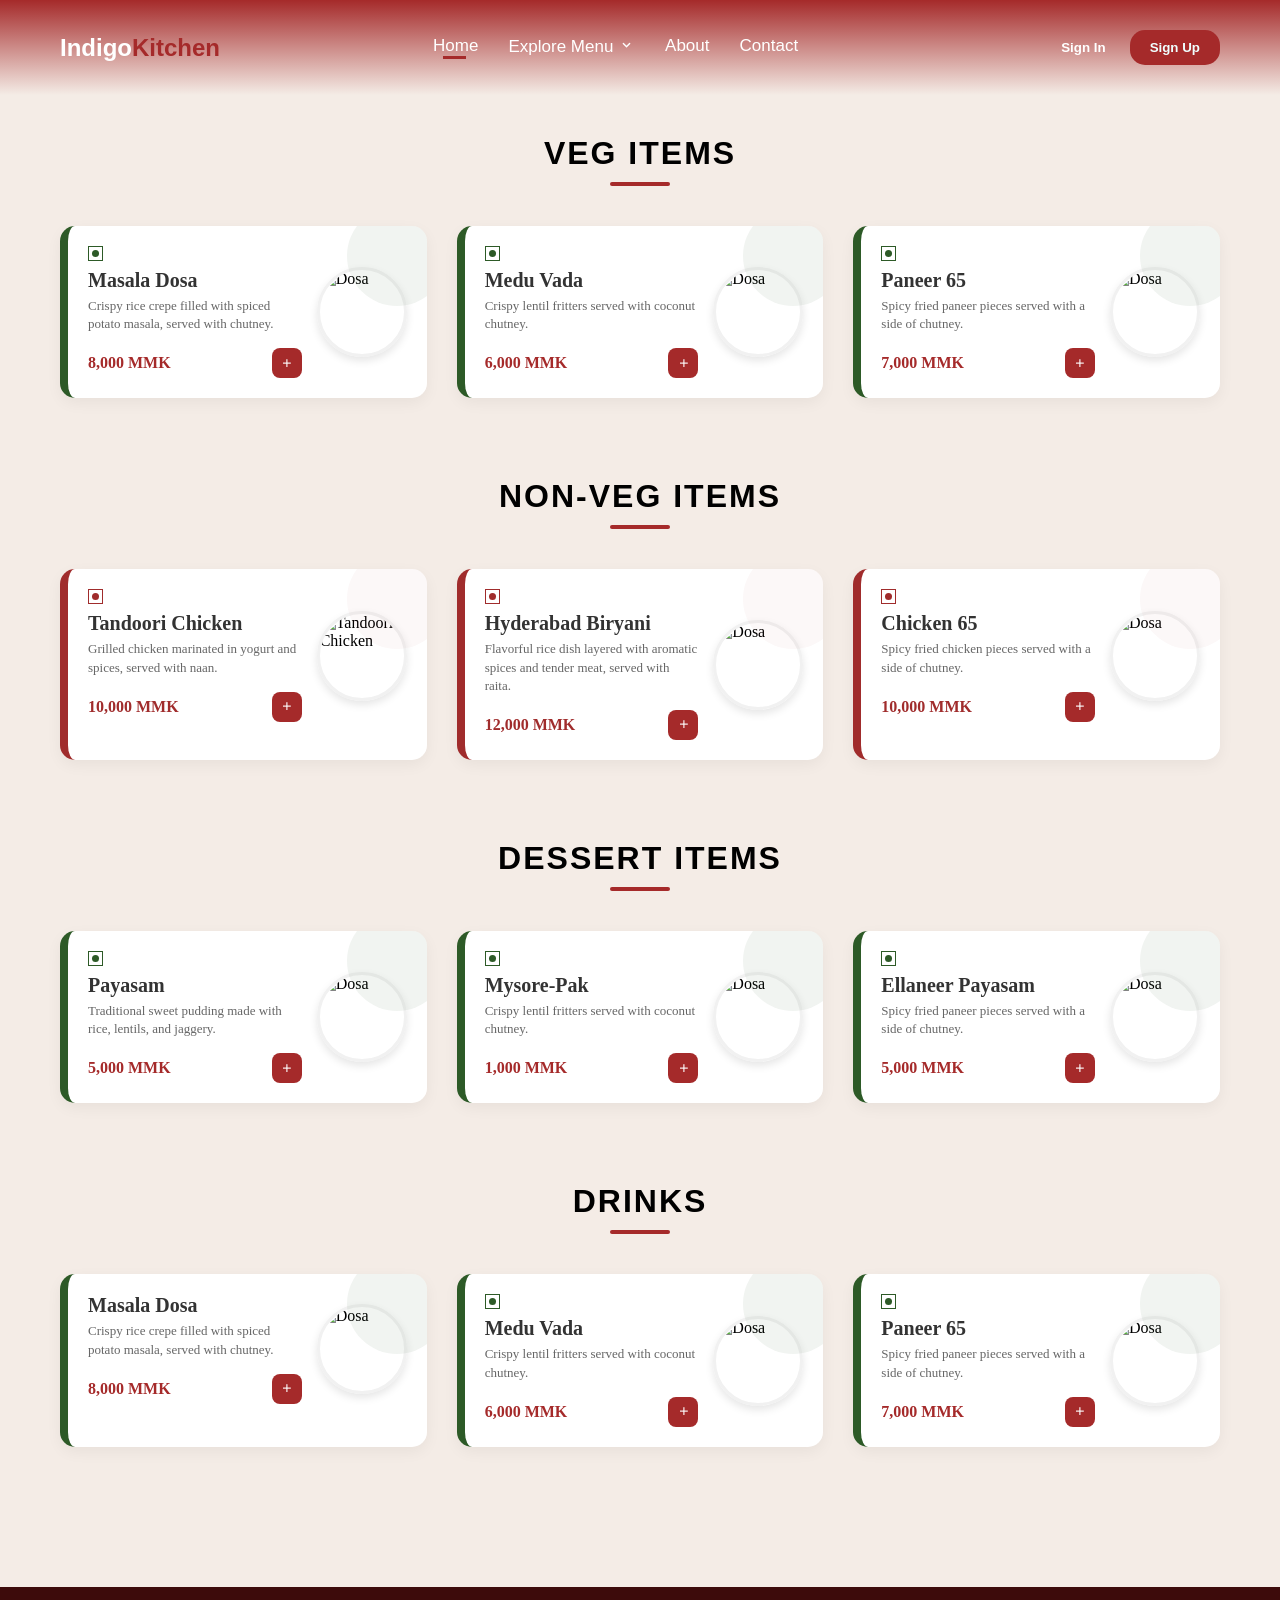
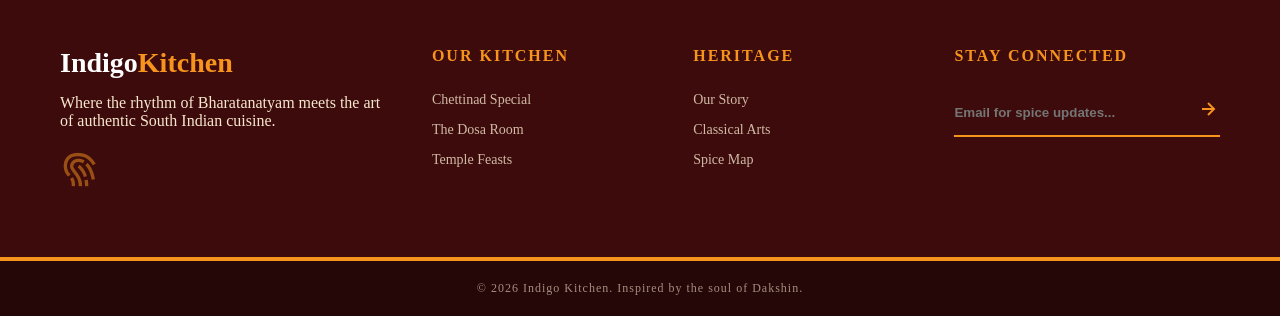
==== menu.html @ 72735527 "Add files via upload" ====
<!DOCTYPE html>
<html lang='en'>

<head>
    <meta charset='utf-8'>
    <meta name='viewport' content='width=device-width, initial-scale=1'>
    <title>Indigo Kitchen | Your Taste, Our Passion</title>
    <link rel='stylesheet' href='style.css'>
    <link rel="stylesheet" href="https://unpkg.com/boxicons@latest/css/boxicons.min.css">
</head>

<body>
    <div class="bg-mandala-left"><img src="img/kolam.png" alt=""></div>
    <div class="bg-mandala-right"><img src="img/kolam.png" alt=""></div>
    <section class="menu">
        <div class="nav">
            <div class="logo">
                <h2>Indigo<b>Kitchen</b></h2>
            </div>
            <ul id="nav-menu">
                <li><a class="active" href='index.html'>Home</a></li>
                <li class="dropdown">
                    <a href="javascript:void(0)" class="dropbtn">Explore Menu <i class='bx bx-chevron-down'></i></a>
                    <div class="dropdown-content mega-menu">
                        <div class="dropdown-grid">
                            <a href="menu.html#veg" class="menu-card">
                                <div class="icon-wrap veg-bg"><i class='bx bx-leaf'></i></div>
                                <div class="text-wrap">
                                    <span class="label">Pure Veg</span>
                                    <p>Traditional Dakshin Greens</p>
                                </div>
                            </a>
                            <a href="menu.html#nonveg" class="menu-card">
                                <div class="icon-wrap nonveg-bg"><i class='bx bx-dish'></i></div>
                                <div class="text-wrap">
                                    <span class="label">Non-Veg</span>
                                    <p>Fiery Chettinad Specials</p>
                                </div>
                            </a>
                            <a href="menu.html#desserts" class="menu-card">
                                <div class="icon-wrap dessert-bg"><i class='bx bxs-cake'></i></div>
                                <div class="text-wrap">
                                    <span class="label">Sweets</span>
                                    <p>Heritage Milk & Jaggery</p>
                                </div>
                            </a>
                            <a href="menu.html#drinks" class="menu-card">
                                <div class="icon-wrap drinks-bg"><i class='bx bxs-drink'></i></div>
                                <div class="text-wrap">
                                    <span class="label">Drinks</span>
                                    <p>Cold Beverages</p>
                                </div>
                            </a>
                        </div>
                    </div>
                </li>
                <li><a href='index.html#about'>About</a></li>
                <li><a href='index.html#contact'>Contact</a></li>
            </ul>
            <div class="nav-buttons">
                <input class="signin" type="submit" value="Sign In" onclick="window.location.href='signin.html';" />
                <input class="signup" type="submit" value="Sign Up" onclick="window.location.href='signup.html';" />
            </div>
            <!-- Mobile Menu Toggle Icon -->
            <i class='bx bx-menu' id="menu-icon"></i>
        </div>
    </section>
    <section class="category" id="veg-items">
        <div class="list-items">
            <h3 class="section-title">Veg Items</h3>
            <div class="card-list">
                <!-- South Indian Theme Card -->
                <div class="south-card">
                    <div class="leaf-shape"></div>
                    <div class="card-inner">
                        <div class="food-info">
                            <div class="veg-mark">
                                <div class="circle"></div>
                            </div>
                            <h1>Masala Dosa</h1>
                            <p>Crispy rice crepe filled with spiced potato masala, served with chutney.</p>
                            <div class="price-section">
                                <span class="amt">8,000 MMK</span>
                                <button class="add-btn"><i class="bx bx-plus"></i></button>
                            </div>
                        </div>
                        <div class="food-img-circle">
                            <img src="img/masalaDosa.png" alt="Dosa">
                        </div>
                    </div>
                </div>
                <div class="south-card">
                    <div class="leaf-shape"></div>
                    <div class="card-inner">
                        <div class="food-info">
                            <div class="veg-mark">
                                <div class="circle"></div>
                            </div>
                            <h1>Medu Vada</h1>
                            <p>Crispy lentil fritters served with coconut chutney.</p>
                            <div class="price-section">
                                <span class="amt">6,000 MMK</span>
                                <button class="add-btn"><i class="bx bx-plus"></i></button>
                            </div>
                        </div>
                        <div class="food-img-circle">
                            <img src="img/meduVada.webp" alt="Dosa">
                        </div>
                    </div>
                </div>
                <div class="south-card">
                    <div class="leaf-shape"></div>
                    <div class="card-inner">
                        <div class="food-info">
                            <div class="veg-mark">
                                <div class="circle"></div>
                            </div>
                            <h1>Paneer 65</h1>
                            <p>Spicy fried paneer pieces served with a side of chutney.</p>
                            <div class="price-section">
                                <span class="amt">7,000 MMK</span>
                                <button class="add-btn"><i class="bx bx-plus"></i></button>
                            </div>
                        </div>
                        <div class="food-img-circle">
                            <img src="img/paneer65.png" alt="Dosa">
                        </div>
                    </div>
                </div>
            </div>
        </div>
    </section>
    <section class="category" id="nonveg">
        <div class="list-items">
            <h3 class="section-title">Non-Veg Items</h3>
            <div class="card-list">
                <div class="south-card non-veg-theme">
                    <div class="leaf-shape"></div>
                    <div class="card-inner">
                        <div class="food-info">
                            <div class="non-veg-mark">
                                <div class="circle"></div>
                            </div>
                            <h1>Tandoori Chicken</h1>
                            <p>Grilled chicken marinated in yogurt and spices, served with naan.</p>
                            <div class="price-section">
                                <span class="amt">10,000 MMK</span>
                                <button class="add-btn"><i class="bx bx-plus"></i></button>
                            </div>
                        </div>
                        <div class="food-img-circle">
                            <img src="img/tandooriChick.png" alt="Tandoori Chicken">
                        </div>
                    </div>
                </div>
                <div class="south-card non-veg-theme">
                    <div class="leaf-shape"></div>
                    <div class="card-inner">
                        <div class="food-info">
                            <div class="non-veg-mark">
                                <div class="circle"></div>
                            </div>
                            <h1>Hyderabad Biryani</h1>
                            <p>Flavorful rice dish layered with aromatic spices and tender meat, served with raita.</p>
                            <div class="price-section">
                                <span class="amt">12,000 MMK</span>
                                <button class="add-btn"><i class="bx bx-plus"></i></button>
                            </div>
                        </div>
                        <div class="food-img-circle">
                            <img src="img/hyderabadBiryani.png" alt="Dosa">
                        </div>
                    </div>
                </div>
                <div class="south-card non-veg-theme">
                    <div class="leaf-shape"></div>
                    <div class="card-inner">
                        <div class="food-info">
                            <div class="non-veg-mark">
                                <div class="circle"></div>
                            </div>
                            <h1>Chicken 65</h1>
                            <p>Spicy fried chicken pieces served with a side of chutney.</p>
                            <div class="price-section">
                                <span class="amt">10,000 MMK</span>
                                <button class="add-btn"><i class="bx bx-plus"></i></button>
                            </div>
                        </div>
                        <div class="food-img-circle">
                            <img src="img/chicken65.webp" alt="Dosa">
                        </div>
                    </div>
                </div>
            </div>
        </div>
    </section>
    <section class="category" id="desserts">
        <div class="list-items">
            <h3 class="section-title">Dessert Items</h3>
            <div class="card-list">
                <!-- South Indian Theme Card -->
                <div class="south-card">
                    <div class="leaf-shape"></div>
                    <div class="card-inner">
                        <div class="food-info">
                            <div class="veg-mark">
                                <div class="circle"></div>
                            </div>
                            <h1>Payasam</h1>
                            <p>Traditional sweet pudding made with rice, lentils, and jaggery.</p>
                            <div class="price-section">
                                <span class="amt">5,000 MMK</span>
                                <button class="add-btn"><i class="bx bx-plus"></i></button>
                            </div>
                        </div>
                        <div class="food-img-circle">
                            <img src="img/payasam.webp" alt="Dosa">
                        </div>
                    </div>
                </div>
                <div class="south-card">
                    <div class="leaf-shape"></div>
                    <div class="card-inner">
                        <div class="food-info">
                            <div class="veg-mark">
                                <div class="circle"></div>
                            </div>
                            <h1>Mysore-Pak</h1>
                            <p>Crispy lentil fritters served with coconut chutney.</p>
                            <div class="price-section">
                                <span class="amt">1,000 MMK</span>
                                <button class="add-btn"><i class="bx bx-plus"></i></button>
                            </div>
                        </div>
                        <div class="food-img-circle">
                            <img src="img/mysore.webp" alt="Dosa">
                        </div>
                    </div>
                </div>
                <div class="south-card">
                    <div class="leaf-shape"></div>
                    <div class="card-inner">
                        <div class="food-info">
                            <div class="veg-mark">
                                <div class="circle"></div>
                            </div>
                            <h1>Ellaneer Payasam</h1>
                            <p>Spicy fried paneer pieces served with a side of chutney.</p>
                            <div class="price-section">
                                <span class="amt">5,000 MMK</span>
                                <button class="add-btn"><i class="bx bx-plus"></i></button>
                            </div>
                        </div>
                        <div class="food-img-circle">
                            <img src="img/ellaneerPayasam.avif" alt="Dosa">
                        </div>
                    </div>
                </div>
            </div>
        </div>
    </section>
    <section class="category" id="drinks">
        <div class="list-items">
            <h3 class="section-title">Drinks</h3>
            <div class="card-list">
                <!-- South Indian Theme Card -->
                <div class="south-card">
                    <div class="leaf-shape"></div>
                    <div class="card-inner">
                        <div class="food-info">
                            <div class="mark">
                                <div class="circle"></div>
                            </div>
                            <h1>Masala Dosa</h1>
                            <p>Crispy rice crepe filled with spiced potato masala, served with chutney.</p>
                            <div class="price-section">
                                <span class="amt">8,000 MMK</span>
                                <button class="add-btn"><i class="bx bx-plus"></i></button>
                            </div>
                        </div>
                        <div class="food-img-circle">
                            <img src="img/masalaDosa.png" alt="Dosa">
                        </div>
                    </div>
                </div>
                <div class="south-card">
                    <div class="leaf-shape"></div>
                    <div class="card-inner">
                        <div class="food-info">
                            <div class="veg-mark">
                                <div class="circle"></div>
                            </div>
                            <h1>Medu Vada</h1>
                            <p>Crispy lentil fritters served with coconut chutney.</p>
                            <div class="price-section">
                                <span class="amt">6,000 MMK</span>
                                <button class="add-btn"><i class="bx bx-plus"></i></button>
                            </div>
                        </div>
                        <div class="food-img-circle">
                            <img src="img/meduVada.webp" alt="Dosa">
                        </div>
                    </div>
                </div>
                <div class="south-card">
                    <div class="leaf-shape"></div>
                    <div class="card-inner">
                        <div class="food-info">
                            <div class="veg-mark">
                                <div class="circle"></div>
                            </div>
                            <h1>Paneer 65</h1>
                            <p>Spicy fried paneer pieces served with a side of chutney.</p>
                            <div class="price-section">
                                <span class="amt">7,000 MMK</span>
                                <button class="add-btn"><i class="bx bx-plus"></i></button>
                            </div>
                        </div>
                        <div class="food-img-circle">
                            <img src="img/paneer65.png" alt="Dosa">
                        </div>
                    </div>
                </div>
            </div>
        </div>
    </section>
    <footer class="south-footer">
        <!-- Full-width Temple Border -->
        <div class="temple-border"></div>

        <div class="footer-content">
            <div class="footer-main">
                <div class="footer-col brand">
                    <h2 class="footer-logo">Indigo<b>Kitchen</b></h2>
                    <p>Where the rhythm of Bharatanatyam meets the art of authentic South Indian cuisine.</p>
                    <div class="mudra-line">
                        <i class='bx bx-fingerprint'></i> <!-- Stylized Mudra Icon -->
                    </div>
                </div>

                <div class="footer-col">
                    <h3>Our Kitchen</h3>
                    <ul>
                        <li><a href="#">Chettinad Special</a></li>
                        <li><a href="#">The Dosa Room</a></li>
                        <li><a href="#">Temple Feasts</a></li>
                    </ul>
                </div>

                <div class="footer-col">
                    <h3>Heritage</h3>
                    <ul>
                        <li><a href="#">Our Story</a></li>
                        <li><a href="#">Classical Arts</a></li>
                        <li><a href="#">Spice Map</a></li>
                    </ul>
                </div>

                <div class="footer-col newsletter">
                    <h3>Stay Connected</h3>
                    <div class="subscribe-wrap">
                        <input type="text" placeholder="Email for spice updates...">
                        <button><i class='bx bx-right-arrow-alt'></i></button>
                    </div>
                </div>
            </div>
        </div>

        <!-- The Bottom Gold Zari Strip -->
        <div class="zari-bottom">
            <div class="footer-content">
                <p>&copy; 2026 Indigo Kitchen. Inspired by the soul of Dakshin.</p>
            </div>
        </div>

        <script src="script.js"></script>
    </footer>
</body>

</html>
---- style.css ----
html {
    scroll-behavior: smooth;
}

*,
::after,
::before {
    margin: 0;
    padding: 0;
    box-sizing: border-box;
}

body {
    margin: 0;
    /* Remove fixed 100px margin */
    padding: 0;
    background-color: #f4ece6;
    overflow-x: hidden;
}

/* --- Background Mandala Decorations --- */

.bg-mandala-left,
.bg-mandala-right {
    position: fixed;
    width: 500px;
    /* Large size to see the detail */
    height: 500px;
    background-image: url('your-mandala-image-path.png');
    background-size: contain;
    background-repeat: no-repeat;
    opacity: 0.15;
    /* Makes it subtle like a watermark */
    z-index: -1;
    /* Keeps it behind everything */
    pointer-events: none;
    /* Prevents it from interfering with clicks */
}

.bg-mandala-left {
    top: 10%;
    left: 0;
    /* Pushes half the mandala to the left, off-screen */
    transform: translateX(-50%);
}

.bg-mandala-right {
    bottom: 10%;
    right: 0;
    /* Pushes half the mandala to the right, off-screen */
    transform: translateX(50%);
}

/* On mobile (Vivo V27e), make them smaller so they don't overlap text */
@media (max-width: 768px) {

    .bg-mandala-left,
    .bg-mandala-right {
        width: 300px;
        height: 300px;
        opacity: 0.1;
    }
}

/* Header */

/* --- Global Responsive Fix --- */

/* --- Responsive Navigation --- */
.menu {
    background: linear-gradient(180deg, brown 0%, #f4ece6 100%);
}

.nav {
    display: flex;
    justify-content: space-between;
    align-items: center;
    padding: 20px 5%;
    position: relative;
}

#menu-icon {
    font-size: 32px;
    cursor: pointer;
    display: none;
}

/* --- Modern Mega Dropdown --- */

.dropdown {
    position: relative;
}

.dropdown::after {
    content: '';
    position: absolute;
    top: 100%;
    left: 0;
    width: 100%;
    height: 20px;
    /* Set this to match the gap size */
    display: none;
}

.dropdown:hover::after {
    display: block;
}

.dropdown-content.mega-menu {
    display: none;
    position: absolute;
    left: 50%;
    transform: translateX(-50%);
    /* Centers the menu under the link */
    background: rgba(255, 255, 255, 0.95);
    backdrop-filter: blur(10px);
    /* Glassmorphism effect */
    min-width: 320px;
    padding: 15px;
    border-radius: 20px;
    box-shadow: 0 15px 35px rgba(0, 0, 0, 0.1);
    border: 1px solid rgba(255, 255, 255, 0.3);
    margin-top: 15px;
    z-index: 1000;
}

.dropdown:hover .mega-menu {
    display: block;
    animation: slideUp 0.4s ease forwards;
}

.dropdown-grid {
    display: grid;
    grid-template-columns: 1fr;
    gap: 10px;
}

.menu-card {
    display: flex;
    align-items: center;
    gap: 15px;
    padding: 12px;
    border-radius: 15px;
    transition: 0.3s;
    text-decoration: none !important;
}

.menu-card:hover {
    background: #fdfaf0;
    /* Cream background on hover */
    transform: scale(1.02);
}

/* Icon Styles */
.icon-wrap {
    width: 45px;
    height: 45px;
    display: flex;
    align-items: center;
    justify-content: center;
    border-radius: 12px;
    font-size: 20px;
}

.veg-bg {
    background: #e8f5e9;
    color: #2d5a27;
}

.nonveg-bg {
    background: #ffebee;
    color: #a02c2c;
}

.dessert-bg {
    background: #fff8e1;
    color: #f7941d;
}

.drinks-bg {
    background: #fff8e1;
    color: #46c093;
}

.text-wrap .label {
    display: block;
    font-weight: 700;
    color: #1a1a1a;
    font-size: 16px;
}

.text-wrap p {
    font-size: 12px;
    color: #666;
    margin: 0;
}

/* --- Animations --- */
@keyframes slideUp {
    from {
        opacity: 0;
        transform: translateX(-50%) translateY(20px);
    }

    to {
        opacity: 1;
        transform: translateX(-50%) translateY(0);
    }
}

/* --- Mobile Fix for Vivo V27e --- */
@media (max-width: 992px) {

    /* Show the menu when the 'active' class is added via JS */
    .dropdown.active .mega-menu {
        display: block;
    }

    .dropdown-content.mega-menu {
        position: relative !important;
        background: rgba(255, 255, 255, 0.1) !important;
        /* Slightly lighter for contrast */
        width: 100% !important;
        left: 0 !important;
        transform: none !important;
        padding: 10px !important;
        margin-top: 15px !important;
        border: 1px solid rgba(255, 255, 255, 0.2);
    }

    /* Force text to be visible */
    .menu-card .text-wrap .label {
        color: #ffffff !important;
        /* Pure white for readability */
        font-size: 1.1rem;
        font-weight: 600;
    }

    .menu-card .text-wrap .label:hover {
        color: #000000 !important;
        /* Pure white for readability */
        font-size: 1.1rem;
        font-weight: 600;
    }

    .menu-card .text-wrap p {
        color: rgba(255, 255, 255, 0.7) !important;
        /* Muted white for sub-text */
        font-size: 0.9rem;
    }

    .menu-card .text-wrap p:hover {
        color: black !important;
        /* Muted white for sub-text */
        font-size: 0.9rem;
    }

    /* Ensure the cards take full width in the sidebar */
    .menu-card {
        display: flex;
        align-items: center;
        gap: 15px;
        width: 100%;
        background: transparent;
        border-bottom: 1px solid rgba(255, 255, 255, 0.1);
        padding: 12px 5px;
    }

    .menu-card:last-child {
        border-bottom: none;
    }
}

/* --- Responsive Hero Section --- */
.content {
    display: grid;
    grid-template-columns: 1fr 1fr;
    /* Two columns for Desktop */
    gap: 40px;
    align-items: center;
    padding: 60px 5%;
}

.content .content-left .info h2 {
    font-family: 'Playfair Display', serif;
    /* Or any elegant Serif font */
    font-size: 42px;
    color: #3d0b0b;
    /* Deep Maroon */
    margin-bottom: 15px;
    line-height: 1.2;
}

/* --- Media Queries (The Magic) --- */

/* Tablet & Mobile View */
@media (max-width: 992px) {

    .nav ul,
    .nav-buttons {
        display: none;
        /* Hide standard menu on mobile */
    }

    #menu-icon {
        display: block;
        /* Show hamburger icon */
        color: brown;
    }

    .content {
        grid-template-columns: 1fr;
        /* Stack columns vertically */
        text-align: center;
    }

    .content .content-left .info {
        order: 2;
        /* Text comes after image on mobile */
    }

    .content .content-right {
        order: 1;
        /* Image comes first on mobile */
        max-width: 300px;
        margin: 0 auto;
    }

    .content .content-left .info h2 br,
    .content .content-left .info p br {
        display: none;
        /* Remove line breaks for better text flow */
    }
}

/* Small Mobile Phones */
@media (max-width: 480px) {
    .nav .logo h2 {
        font-size: 20px;
    }

    .content .content-left .info h2 {
        font-size: 32px;
    }

    .content .content-left button {
        width: 100%;
        /* Full width button for easy tapping */
    }
}

.nav {
    width: 100%;
    display: flex;
    justify-content: space-between;
    align-items: center;
    padding: 30px 0;
}

.nav .logo h2 {
    font-weight: 600;
    font-family: sans-serif;
    color: #fff;
}

.nav .logo b {
    color: brown;
}

.nav ul {
    display: flex;
    list-style: none;
}

.nav ul li {
    margin-right: 30px;
}

.nav ul li a {
    text-decoration: none;
    color: #fff;
    font-weight: 500;
    font-family: sans-serif;
    font-size: 17px;
}

/* Nav Active */

.nav ul li .active::after {
    content: '';
    width: 50%;
    height: 3px;
    background-color: brown;
    display: flex;
    position: relative;
    margin-left: 10px;
}


.nav ul li a:hover {
    color: white;
    letter-spacing: 1px;
}

.nav-menu:hover {
    background-color: #f7941d;
    letter-spacing: 1px;
}

/*Input*/

input {
    padding: 10px 20px;
    cursor: pointer;
    font-weight: 600;
}

.signin {
    background: transparent;
    border: none;
    color: white;
}

.signup {
    background-color: brown;
    color: azure;
    outline: none;
    border: none;
    border-radius: 15px;
}

.signin:hover {
    color: brown;
}

.signup:hover {
    background-color: #2d5a27;
    letter-spacing: 1px;
}

/* Content */

.content {
    display: grid;
    grid-template-columns: 50% auto;
    gap: 30px;
    justify-content: space-between;
    align-items: center;
    width: 100%;
}

.content .content-left {
    display: block;
    width: 100%;
}

.content .content-left .info {
    max-width: 100%;
    display: flex;
    flex-direction: column;
}

.content .content-left .info h2 {
    font-size: 60px;
}

.content .content-left .info p {
    font-size: 20px;
    color: #5d4037;
    /* Earthy Brown */
    line-height: 1.6;
    max-width: 550px;
    /* Keeps the sentence from stretching too wide */
    font-style: italic;
    margin-bottom: 20px;
}

.content .content-left button {
    padding: 10px 23px;
    background-color: brown;
    color: azure;
    border-radius: 50px;
    font-weight: 600;
    border: none;
    cursor: pointer;
}

.content .content-left button:hover {
    background-color: #2d5a27;
    letter-spacing: 1px;
}

/* Content Right */

.content .content-right {
    display: block;
    width: 100%;
}

.content .content-right img {
    width: 100%;
    height: auto;
    position: relative;
    animation: rotate 10s linear infinite;
}

/* Animation */

@keyframes rotate {
    0% {
        transform: (0deg);
    }

    100% {
        transform: rotate(360deg);
    }
}

/* card */

/* --- South Indian Theme Styling --- */

.category {
    padding: 40px 0;
}

.section-title {
    color: black;
    font-family: sans-serif;
    text-align: center;
    margin-bottom: 40px;
    font-size: 32px;
    text-transform: uppercase;
    letter-spacing: 2px;
}

.section-title::after {
    content: '';
    display: block;
    width: 60px;
    height: 4px;
    background-color: brown;
    margin: 10px auto 0;
    border-radius: 2px;
}

.card-list {
    display: grid;
    grid-template-columns: repeat(auto-fit, minmax(320px, 1fr));
    gap: 30px;
}

.south-card {
    position: relative;
    background: #fff;
    border-radius: 15px;
    padding: 20px;
    overflow: hidden;
    border-left: 8px solid #2d5a27;
    /* Banana Leaf Green side border */
    box-shadow: 0 5px 15px rgba(0, 0, 0, 0.05);
    transition: 0.3s;
}

/* Subtle Leaf Background Effect */
.south-card::before {
    content: '';
    position: absolute;
    top: -20px;
    right: -20px;
    width: 100px;
    height: 100px;
    background: #2d5a2710;
    /* Very faint green */
    border-radius: 50%;
}

.card-inner {
    display: flex;
    align-items: center;
    justify-content: space-between;
    gap: 15px;
}

.food-info {
    flex: 1;
}

/* Veg/Non-Veg Mark */
.veg-mark {
    width: 15px;
    height: 15px;
    border: 1.5px solid #2d5a27;
    display: flex;
    align-items: center;
    justify-content: center;
    margin-bottom: 8px;
}

.veg-mark .circle {
    width: 7px;
    height: 7px;
    background: #2d5a27;
    border-radius: 50%;
}

/* --- Non-Veg Specific Theme --- */

/* Border changes from Leaf Green to a rich Spicy Red */
.non-veg-theme {
    border-left: 8px solid #a02c2c !important;
}

/* Red Indicator for Non-Veg */
.non-veg-mark {
    width: 15px;
    height: 15px;
    border: 1.5px solid #a02c2c;
    display: flex;
    align-items: center;
    justify-content: center;
    margin-bottom: 8px;
}

.non-veg-mark .circle {
    width: 7px;
    height: 7px;
    background: #a02c2c;
    border-radius: 50%;
}

/* Subtle Red tint background for Non-Veg cards */
.non-veg-theme::before {
    background: #a02c2c08;
    /* Very faint red glow */
}

/* Change button to match the theme on hover */
.non-veg-theme:hover {
    border-left: 8px solid #6e1e1e !important;
}

/* If you want the price to look "hotter" for non-veg */
.non-veg-theme .price-section .amt {
    color: #a02c2c;
}

.food-info h1 {
    font-size: 20px;
    color: #333;
    margin-bottom: 5px;
}

.food-info p {
    font-size: 13px;
    color: #666;
    line-height: 1.4;
    margin-bottom: 15px;
}

/* Small Circular Image (The "Katori" look) */
.food-img-circle {
    width: 90px;
    height: 90px;
    border-radius: 50%;
    border: 3px solid #f1f1f1;
    overflow: hidden;
    flex-shrink: 0;
    box-shadow: 0 4px 8px rgba(0, 0, 0, 0.1);
}

.food-img-circle img {
    width: 100%;
    height: 100%;
    object-fit: cover;
}

.price-section {
    display: flex;
    align-items: center;
    justify-content: space-between;
}

.price-section .amt {
    font-weight: 800;
    color: brown;
    font-size: 16px;
}

.add-btn {
    background: brown;
    color: white;
    border: none;
    width: 30px;
    height: 30px;
    border-radius: 8px;
    cursor: pointer;
    display: flex;
    align-items: center;
    justify-content: center;
}

.south-card:hover {
    transform: translateY(-5px);
    border-left: 8px solid #f7941d;
    /* Shifts to Saffron on hover */
}

/* About Section */

/* --- Deep South Indian Cultural Theme --- */

.cultural-about {
    padding: 100px 5%;
    position: relative;
    overflow: hidden;
}

.about-wrapper {
    display: grid;
    grid-template-columns: 1fr 1fr;
    gap: 80px;
    align-items: center;
    max-width: 1200px;
    margin: 0 auto;
}

/* Dance Image Styling */
.dance-frame {
    position: relative;
    padding: 15px;
    background: white;
    box-shadow: 0 15px 40px rgba(0, 0, 0, 0.15);
    border-radius: 5px;
    transform: rotate(-2deg);
    /* Artistic tilt */
}

.dance-frame img {
    width: 100%;
    display: block;
    filter: sepia(0.2);
    /* Vintage feel */
}

.culture-badge {
    position: absolute;
    top: -20px;
    right: -20px;
    background: brown;
    color: white;
    padding: 15px;
    text-align: center;
    border-radius: 10px;
    transform: rotate(5deg);
}

/* Typography & Titles */
.script-text {
    font-family: 'serif';
    color: #2d5a27;
    /* Leaf Green */
    font-size: 20px;
    font-weight: 700;
    display: block;
    margin-bottom: 10px;
}

.heritage-header h2 {
    font-size: 48px;
    line-height: 1.1;
    color: #1a1a1a;
    font-family: 'serif';
}

.heritage-header h2 span {
    color: brown;
    font-style: italic;
}

.intro-p {
    font-size: 18px;
    line-height: 1.8;
    margin: 25px 0;
    color: #444;
}

/* Cultural Icon Grid */
.culture-grid {
    display: grid;
    grid-template-columns: 1fr 1fr;
    gap: 30px;
    margin-bottom: 40px;
}

.icon-circle {
    width: 50px;
    height: 50px;
    background: #f7941d20;
    color: #f7941d;
    /* Saffron */
    display: flex;
    align-items: center;
    justify-content: center;
    font-size: 24px;
    border-radius: 50%;
    margin-bottom: 15px;
}

.culture-item h3 {
    font-size: 18px;
    margin-bottom: 5px;
    color: brown;
}

.culture-item p {
    font-size: 14px;
    color: #666;
}

.explore-btn {
    padding: 15px 40px;
    background: brown;
    color: white;
    border: none;
    border-radius: 50px;
    font-weight: 600;
    cursor: pointer;
    transition: 0.3s;
}

.explore-btn:hover {
    background: #2d5a27;
    /* Switches to green on hover */
    letter-spacing: 1px;
}

/* Responsive Mobile */
@media (max-width: 850px) {
    .about-wrapper {
        grid-template-columns: 1fr;
        text-align: center;
    }

    .dance-frame {
        transform: rotate(0);
        margin-bottom: 40px;
    }

    .icon-circle {
        margin: 0 auto 15px auto;
    }
}

/* Contact us */

/* --- South Indian Contact Section --- */

.contact-section {
    padding: 100px 5%;
}

.contact-wrapper {
    display: grid;
    grid-template-columns: 1fr 1fr;
    gap: 80px;
    max-width: 1200px;
    margin: 0 auto;
    background: white;
    padding: 50px;
    border-radius: 30px;
    box-shadow: 0 20px 50px rgba(0, 0, 0, 0.1);
    border-top: 10px solid brown;
}

/* Info Side */
.contact-info .mudra-icon {
    font-size: 50px;
    color: brown;
    margin-bottom: 10px;
}

.contact-title {
    font-size: 36px;
    font-family: serif;
    color: #1a1a1a;
    margin-bottom: 20px;
}

.contact-title span {
    font-size: 18px;
    color: #2d5a27;
    /* Green */
    font-style: italic;
}

.contact-details {
    margin: 40px 0;
}

.detail-item {
    display: flex;
    gap: 20px;
    margin-bottom: 25px;
    align-items: flex-start;
}

.detail-item i {
    font-size: 24px;
    color: brown;
    background: #fdf2f2;
    padding: 15px;
    border-radius: 50%;
}

.detail-item h3 {
    font-size: 18px;
    color: #333;
    margin-bottom: 5px;
}

.detail-item p {
    color: #666;
    line-height: 1.5;
}

.social-links {
    display: flex;
    gap: 20px;
}

.social-links a {
    font-size: 28px;
    color: brown;
    transition: 0.3s;
}

.social-links a:hover {
    color: #f7941d;
    transform: translateY(-5px);
}

/* Form Side */
.contact-form-container {
    background: #fff9e6;
    /* Turmeric Yellow tint */
    padding: 40px;
    border-radius: 20px;
    border: 2px dashed #f7941d;
}

.input-group {
    margin-bottom: 20px;
}

.input-group label {
    display: block;
    font-weight: 600;
    margin-bottom: 8px;
    color: brown;
}

.input-group input,
.input-group textarea {
    width: 100%;
    padding: 12px 15px;
    border: 1px solid #ddd;
    border-radius: 10px;
    font-family: sans-serif;
    outline: none;
}

.input-group input:focus {
    border-color: brown;
}

.submit-btn {
    width: 100%;
    padding: 15px;
    background: brown;
    color: white;
    border: none;
    border-radius: 10px;
    font-size: 18px;
    font-weight: 700;
    cursor: pointer;
    transition: 0.3s;
}

.submit-btn:hover {
    background: #2d5a27;
}

/* Mobile Responsive */
@media (max-width: 900px) {
    .contact-wrapper {
        grid-template-columns: 1fr;
        padding: 30px;
    }
}

.contact-form-container {
    position: relative;
    /* Required for the garland to stay inside the box */
    background: #fff9e6;
    padding: 60px 40px 40px 40px;
    /* Added top padding so garland doesn't hide text */
    border-radius: 20px;
    border: 2px dashed #f7941d;
    overflow: visible;
    /* Allows the garland to hang slightly outside if needed */
}



/* Footer */
/* --- Full-Width Cultural Footer --- */

.south-footer {
    width: 100%;
    background-color: #3d0b0b;
    /* Rich Madder Red / Kumkum color */
    color: #f7e7ce;
    /* Champagne Gold text */
    position: relative;
    padding-top: 60px;
    margin-top: 100px;
}

/* Full Width Temple "Gopuram" Pattern */
.temple-border {
    position: absolute;
    top: -40px;
    left: 0;
    width: 100%;
    height: 40px;
    background-color: transparent;
    /* This creates a jagged "Temple Tower" edge across the top */
    background-image: linear-gradient(45deg, #3d0b0b 25%, transparent 25%),
        linear-gradient(-45deg, #3d0b0b 25%, transparent 25%);
    background-size: 40px 80px;
}

.footer-content {
    max-width: 1200px;
    /* Centers the text even if footer is 100% wide */
    margin: 0 auto;
    padding: 0 20px;
}

.footer-main {
    display: grid;
    grid-template-columns: 1.5fr 1fr 1fr 1.2fr;
    gap: 40px;
    padding-bottom: 60px;
}

.footer-logo {
    font-size: 28px;
    color: #fff;
    margin-bottom: 15px;
}

.footer-logo b {
    color: #f7941d;
    /* Saffron gold */
}

.mudra-line {
    margin-top: 20px;
    font-size: 40px;
    color: #f7941d;
    opacity: 0.5;
}

.footer-col h3 {
    color: #f7941d;
    font-size: 16px;
    text-transform: uppercase;
    letter-spacing: 2px;
    margin-bottom: 25px;
}

.footer-col ul {
    list-style: none;
}

.footer-col ul li {
    margin-bottom: 12px;
}

.footer-col ul li a {
    color: #f7e7ce;
    text-decoration: none;
    font-size: 14px;
    transition: 0.3s;
    opacity: 0.8;
}

.footer-col ul li a:hover {
    opacity: 1;
    color: #fff;
}

/* Newsletter - Styled like a Traditional Border */
.subscribe-wrap {
    display: flex;
    border-bottom: 2px solid #f7941d;
    padding: 5px 0;
}

.subscribe-wrap input {
    background: transparent;
    border: none;
    color: #fff;
    padding: 10px 0;
    width: 100%;
    outline: none;
}

.subscribe-wrap button {
    background: transparent;
    border: none;
    color: #f7941d;
    font-size: 24px;
    cursor: pointer;
}

/* The Gold Sari Strip */
.zari-bottom {
    width: 100%;
    background: #260707;
    /* Darker base */
    padding: 20px 0;
    border-top: 4px solid #f7941d;
    /* The "Zari" Gold Line */
    text-align: center;
}

.zari-bottom p {
    font-size: 12px;
    opacity: 0.6;
    letter-spacing: 1px;
}

/* Responsive Fix */
@media (max-width: 900px) {
    .footer-main {
        grid-template-columns: 1fr 1fr;
    }
}

@media (max-width: 500px) {
    .footer-main {
        grid-template-columns: 1fr;
        text-align: center;
    }

    .subscribe-wrap {
        justify-content: center;
    }
}

/* Create a wrapper for content that SHOULD be centered */
.nav,
.grid,
.category,
.about-wrapper,
.contact-wrapper,
.footer-container {
    max-width: 1200px;
    margin: 0 auto;
    padding-left: 20px;
    padding-right: 20px;
}

@media (max-width: 992px) {

    /* Styles for the mobile menu drawer */
    #nav-menu {
        position: fixed;
        top: 0;
        right: -100%;
        /* Hidden by default */
        width: 70%;
        height: 100vh;
        background: #3d0b0b;
        /* Deep South Indian Red */
        display: flex;
        flex-direction: column;
        align-items: center;
        justify-content: center;
        transition: 0.4s ease-in-out;
        z-index: 1000;
    }

    #nav-menu.active {
        right: 0;
        /* Slide in */
    }

    #nav-menu li {
        margin: 20px 0;
    }

    #nav-menu li a {
        color: white;
        font-size: 24px;
    }

    #menu-icon {
        display: block;
        z-index: 1001;
        /* Stay above the menu */
    }
}

.food-container {
    position: relative;
    display: inline-block;
}

.food-label {
    position: absolute;
    display: flex;
    align-items: center;
    gap: 10px;
    animation: float 3s ease-in-out infinite;
}

.label-text {
    background: rgba(255, 255, 255, 0.9);
    padding: 6px 15px;
    border-radius: 20px;
    font-size: 14px;
    font-weight: 600;
    color: #3d0b0b;
    /* Your dark maroon color */
    box-shadow: 0 4px 10px rgba(0, 0, 0, 0.1);
    white-space: nowrap;
}

/* Arrow/Pointer Lines */
.pointer-line {
    width: 40px;
    height: 2px;
    background: brown;
    position: relative;
}

.pointer-line-right {
    width: 40px;
    height: 2px;
    background: brown;
    position: relative;
}

.pointer-line::after {
    content: '';
    position: absolute;
    width: 6px;
    height: 6px;
    background: brown;
    border-radius: 50%;
    right: -3px;
    top: -2px;
}

.pointer-line-right::after {
    content: '';
    position: absolute;
    width: 6px;
    height: 6px;
    background: brown;
    border-radius: 50%;
    right: 35px;
    top: -2px;
}

/* Label Positions around the plate */
.label-top-left {
    top: 10%;
    left: -60px;
    flex-direction: row;
}

.label-right {
    top: 45%;
    right: -80px;
    flex-direction: row-reverse;
}

.label-bottom-left {
    bottom: 15%;
    left: -50px;
    flex-direction: row;
}

/* Rotating Animation for the Biryani */
.hero-biryani {
    width: 450px;
    height: auto;
    animation: rotatePlate 40s linear infinite;
}

@keyframes rotatePlate {
    from {
        transform: rotate(0deg);
    }

    to {
        transform: rotate(360deg);
    }
}

@keyframes float {

    0%,
    100% {
        transform: translateY(0);
    }

    50% {
        transform: translateY(-10px);
    }
}


@media (max-width: 768px) {

    /* Hide the original desktop buttons if you used the nesting trick above */
    #nav-button {
        display: none;
    }

    /* Ensure the buttons inside the UL are styled for mobile */
    .mobile-only-buttons .nav-buttons {
        display: flex;
        flex-direction: column;
        /* Stack them vertically on mobile */
        gap: 10px;
        padding: 20px;
    }

    .signin {
        background: transparent;
        border: 1px solid white;
        color: white;
        padding: 10px 0;
        width: 100%;
        border-radius: 25px;
    }
}

/* On Desktop, hide the duplicate mobile buttons */
@media (min-width: 769px) {
    .mobile-only-buttons {
        display: none;
    }
}
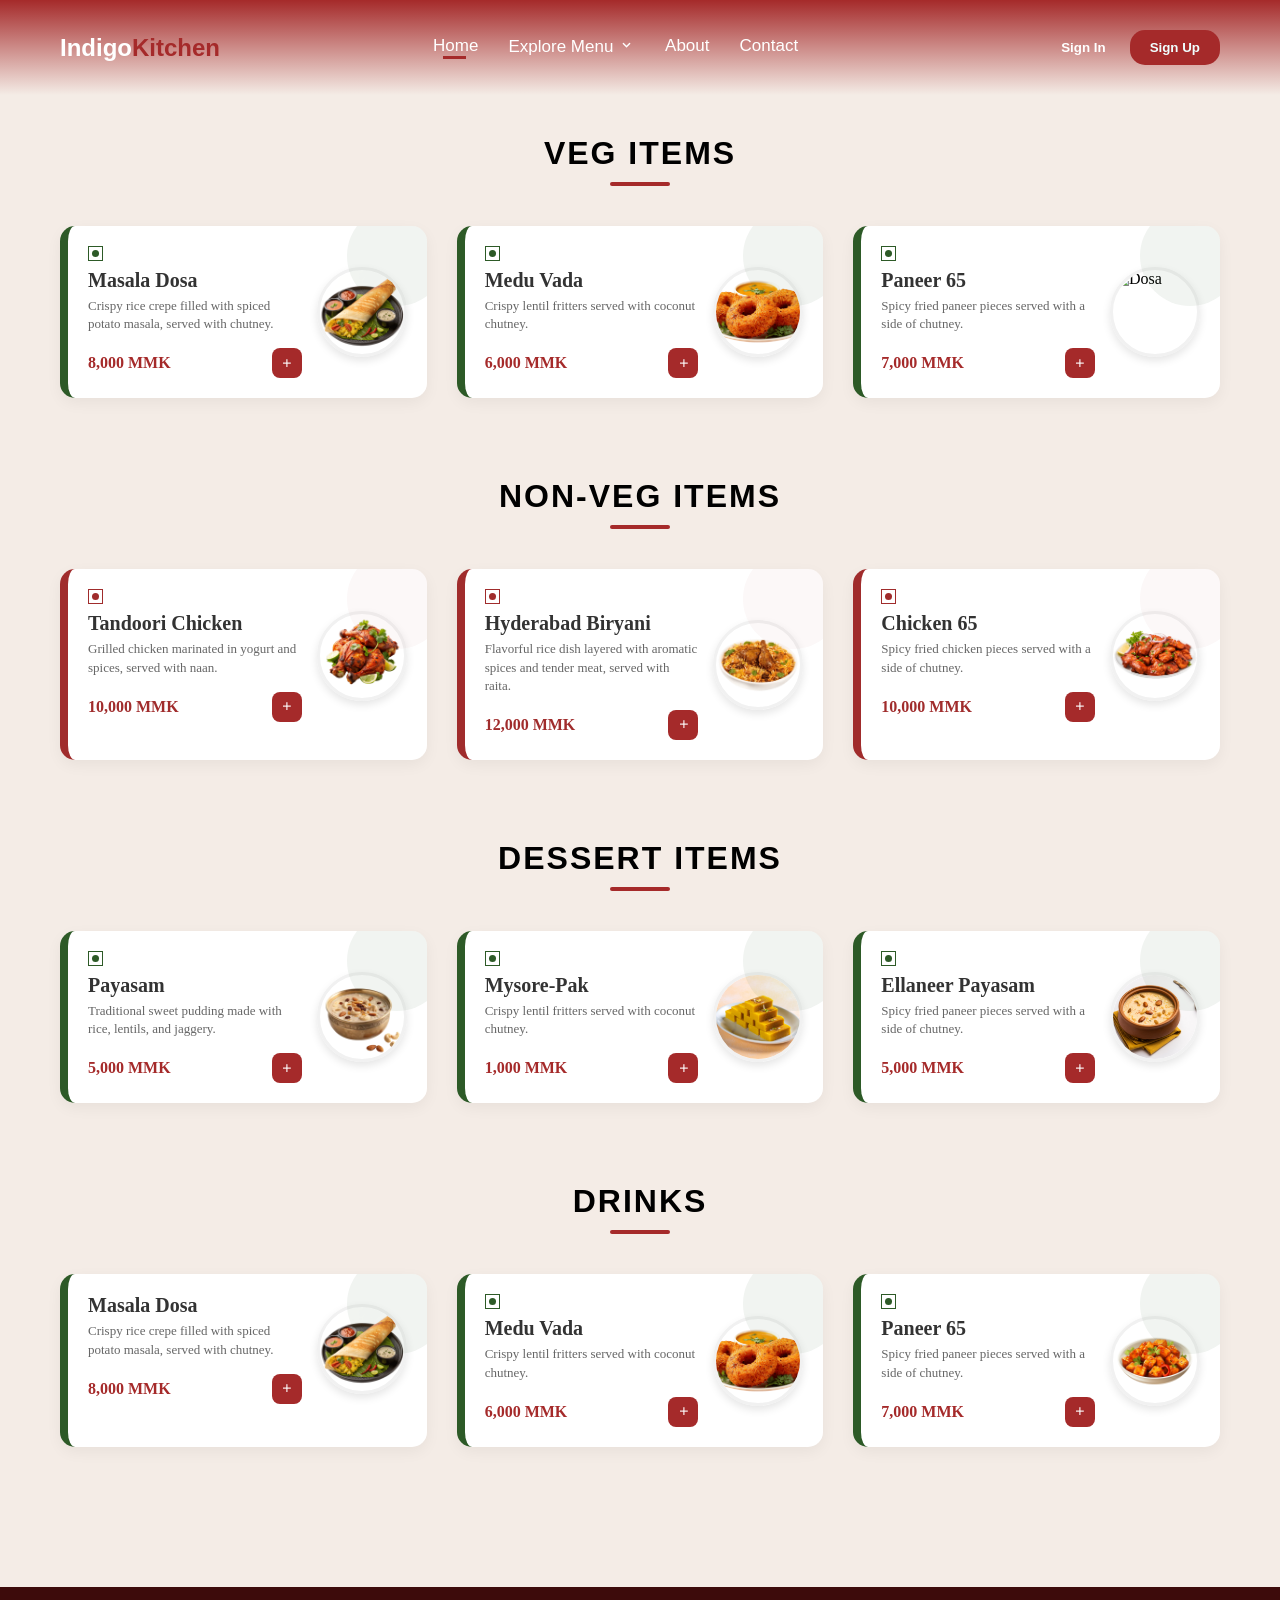
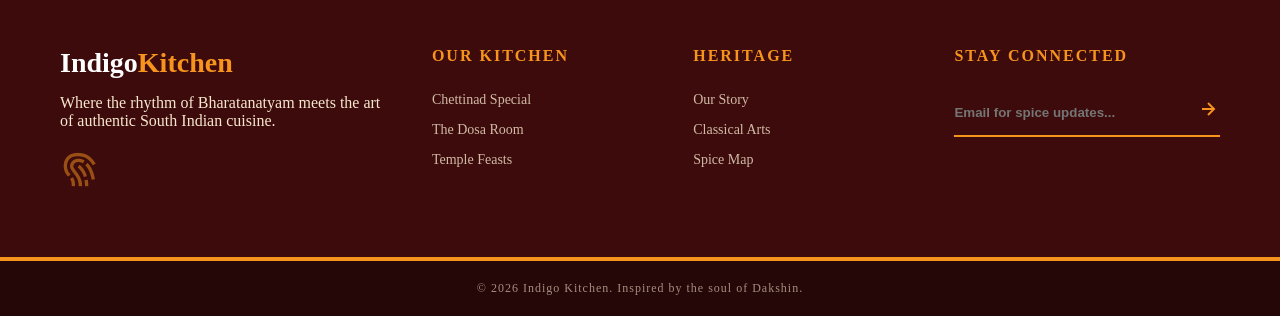
==== commit 67c43ed7: "Update menu.html" ====
--- a/menu.html
+++ b/menu.html
@@ -85,7 +85,7 @@
                             </div>
                         </div>
                         <div class="food-img-circle">
-                            <img src="img/masalaDosa.png" alt="Dosa">
+                            <img src="masalaDosa.png" alt="Dosa">
                         </div>
                     </div>
                 </div>
@@ -104,7 +104,7 @@
                             </div>
                         </div>
                         <div class="food-img-circle">
-                            <img src="img/meduVada.webp" alt="Dosa">
+                            <img src="meduVada.webp" alt="Dosa">
                         </div>
                     </div>
                 </div>
@@ -149,7 +149,7 @@
                             </div>
                         </div>
                         <div class="food-img-circle">
-                            <img src="img/tandooriChick.png" alt="Tandoori Chicken">
+                            <img src="tandooriChick.png" alt="Tandoori Chicken">
                         </div>
                     </div>
                 </div>
@@ -168,7 +168,7 @@
                             </div>
                         </div>
                         <div class="food-img-circle">
-                            <img src="img/hyderabadBiryani.png" alt="Dosa">
+                            <img src="hyderabadBiryani.png" alt="Dosa">
                         </div>
                     </div>
                 </div>
@@ -187,7 +187,7 @@
                             </div>
                         </div>
                         <div class="food-img-circle">
-                            <img src="img/chicken65.webp" alt="Dosa">
+                            <img src="chicken65.webp" alt="Dosa">
                         </div>
                     </div>
                 </div>
@@ -214,7 +214,7 @@
                             </div>
                         </div>
                         <div class="food-img-circle">
-                            <img src="img/payasam.webp" alt="Dosa">
+                            <img src="payasam.webp" alt="Dosa">
                         </div>
                     </div>
                 </div>
@@ -233,7 +233,7 @@
                             </div>
                         </div>
                         <div class="food-img-circle">
-                            <img src="img/mysore.webp" alt="Dosa">
+                            <img src="mysore.webp" alt="Dosa">
                         </div>
                     </div>
                 </div>
@@ -252,7 +252,7 @@
                             </div>
                         </div>
                         <div class="food-img-circle">
-                            <img src="img/ellaneerPayasam.avif" alt="Dosa">
+                            <img src="ellaneerPayasam.avif" alt="Dosa">
                         </div>
                     </div>
                 </div>
@@ -279,7 +279,7 @@
                             </div>
                         </div>
                         <div class="food-img-circle">
-                            <img src="img/masalaDosa.png" alt="Dosa">
+                            <img src="masalaDosa.png" alt="Dosa">
                         </div>
                     </div>
                 </div>
@@ -298,7 +298,7 @@
                             </div>
                         </div>
                         <div class="food-img-circle">
-                            <img src="img/meduVada.webp" alt="Dosa">
+                            <img src="meduVada.webp" alt="Dosa">
                         </div>
                     </div>
                 </div>
@@ -317,7 +317,7 @@
                             </div>
                         </div>
                         <div class="food-img-circle">
-                            <img src="img/paneer65.png" alt="Dosa">
+                            <img src="paneer65.png" alt="Dosa">
                         </div>
                     </div>
                 </div>
@@ -377,4 +377,4 @@
     </footer>
 </body>
 
-</html>+</html>
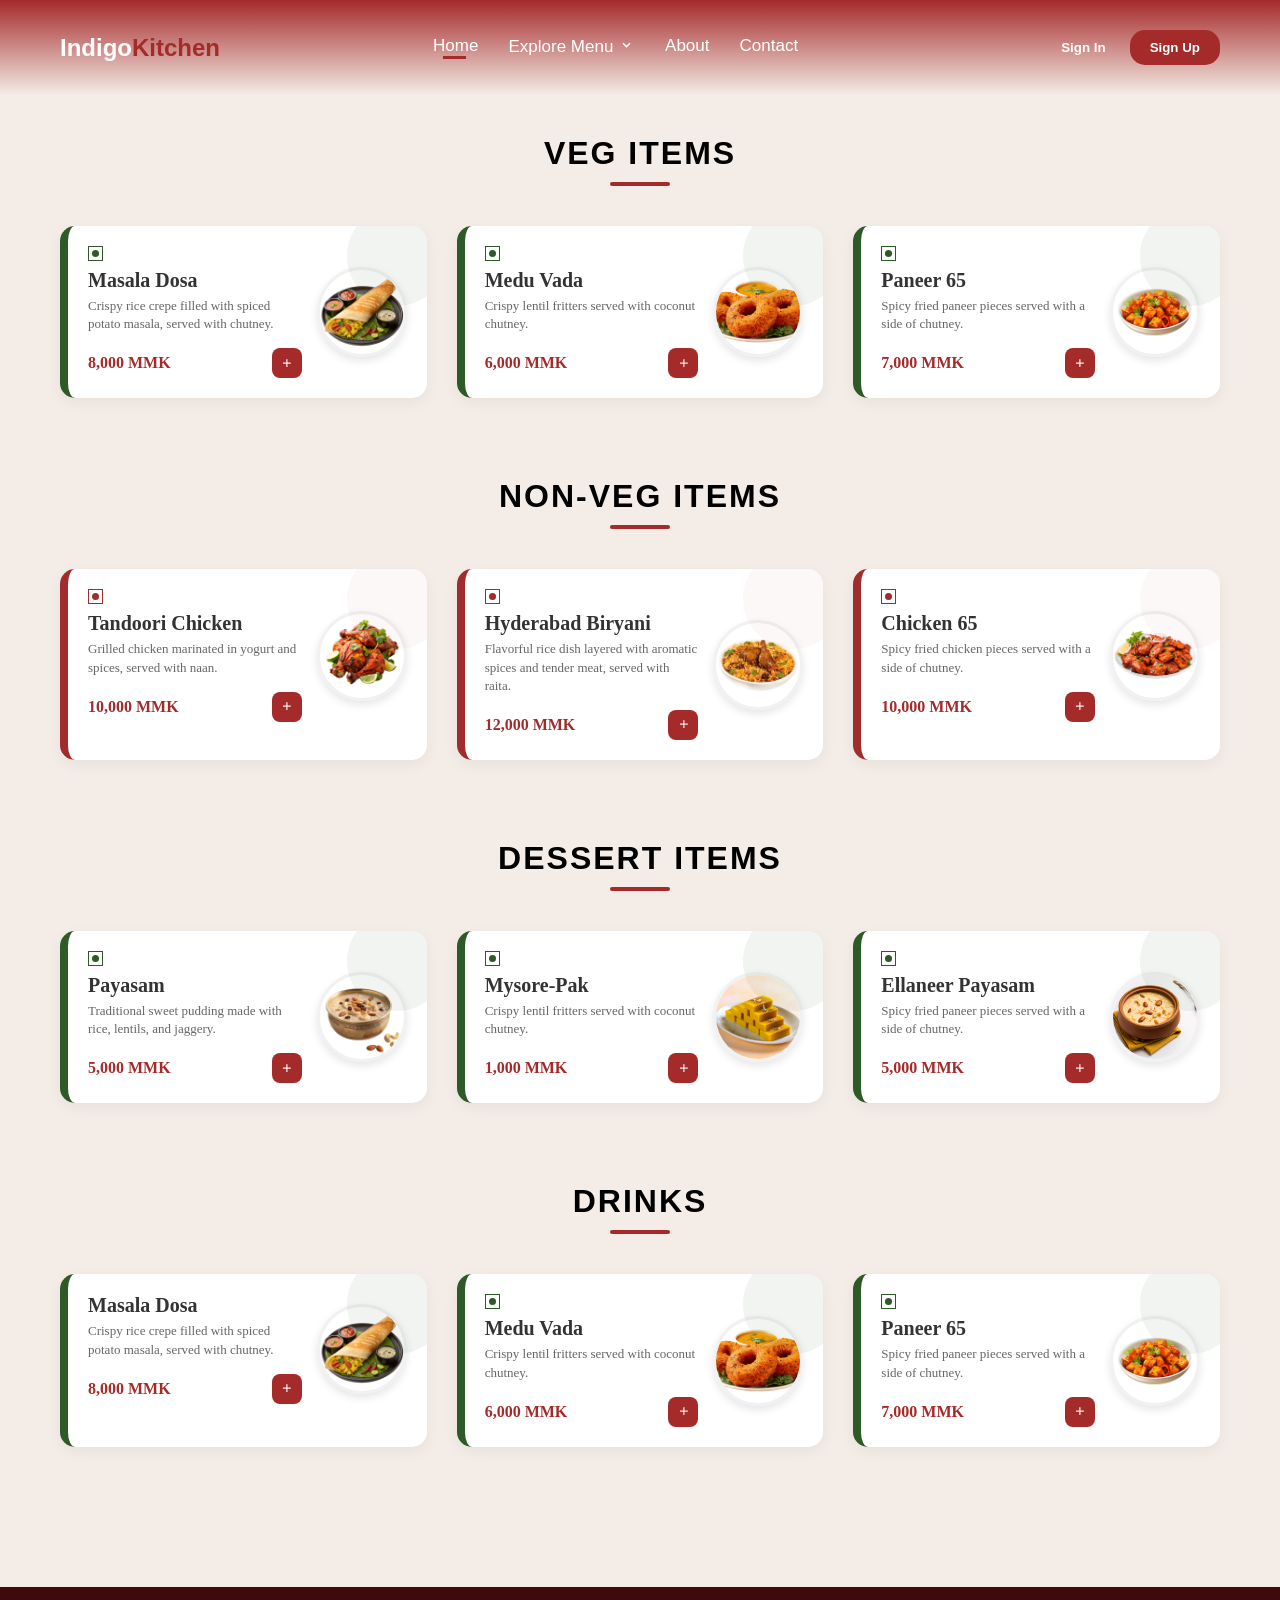
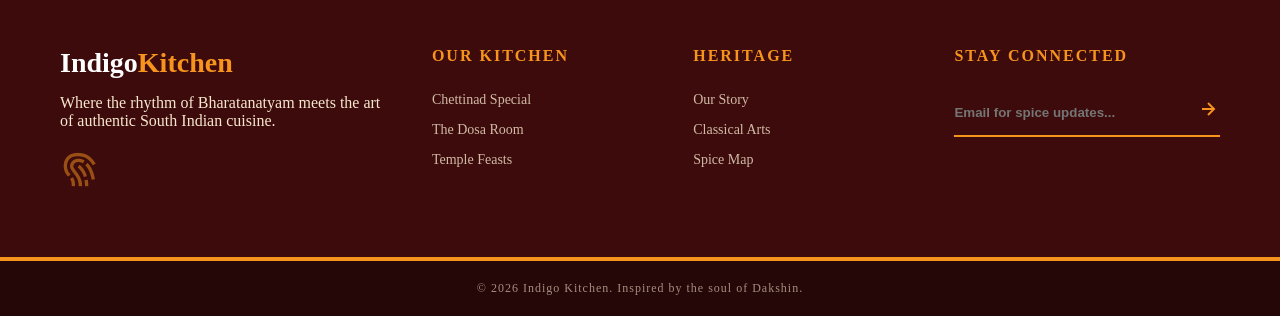
==== commit 06a47bbf: "Update menu.html" ====
--- a/menu.html
+++ b/menu.html
@@ -123,7 +123,7 @@
                             </div>
                         </div>
                         <div class="food-img-circle">
-                            <img src="img/paneer65.png" alt="Dosa">
+                            <img src="paneer65.png" alt="Dosa">
                         </div>
                     </div>
                 </div>
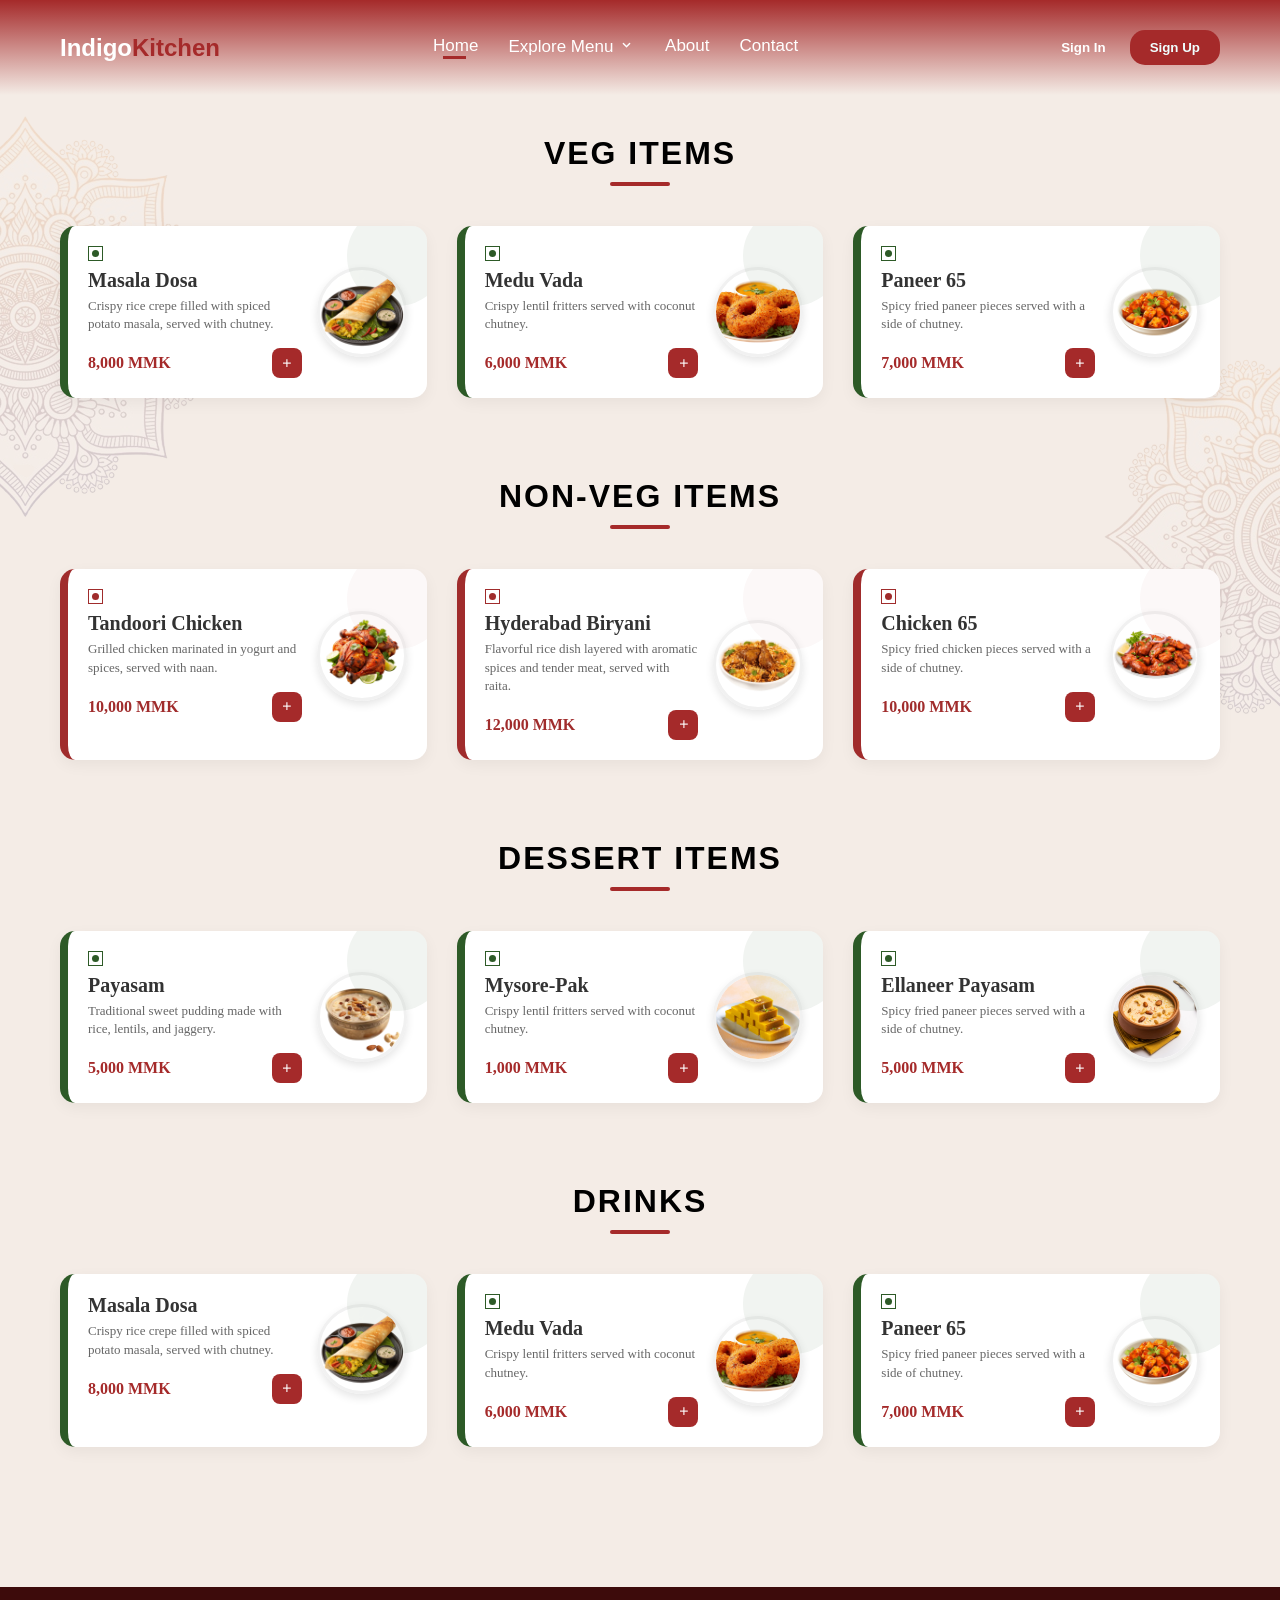
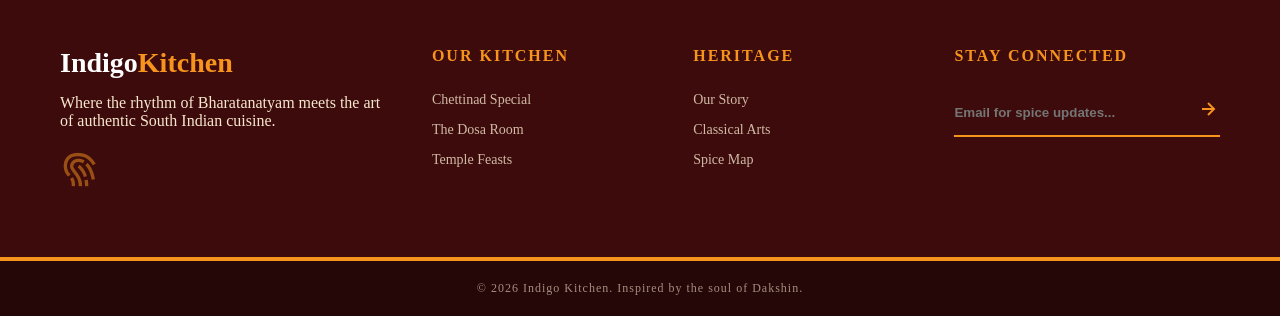
==== commit 3335f2bf: "Update menu.html" ====
--- a/menu.html
+++ b/menu.html
@@ -10,8 +10,8 @@
 </head>
 
 <body>
-    <div class="bg-mandala-left"><img src="img/kolam.png" alt=""></div>
-    <div class="bg-mandala-right"><img src="img/kolam.png" alt=""></div>
+    <div class="bg-mandala-left"><img src="kolam.png" alt=""></div>
+    <div class="bg-mandala-right"><img src="kolam.png" alt=""></div>
     <section class="menu">
         <div class="nav">
             <div class="logo">
